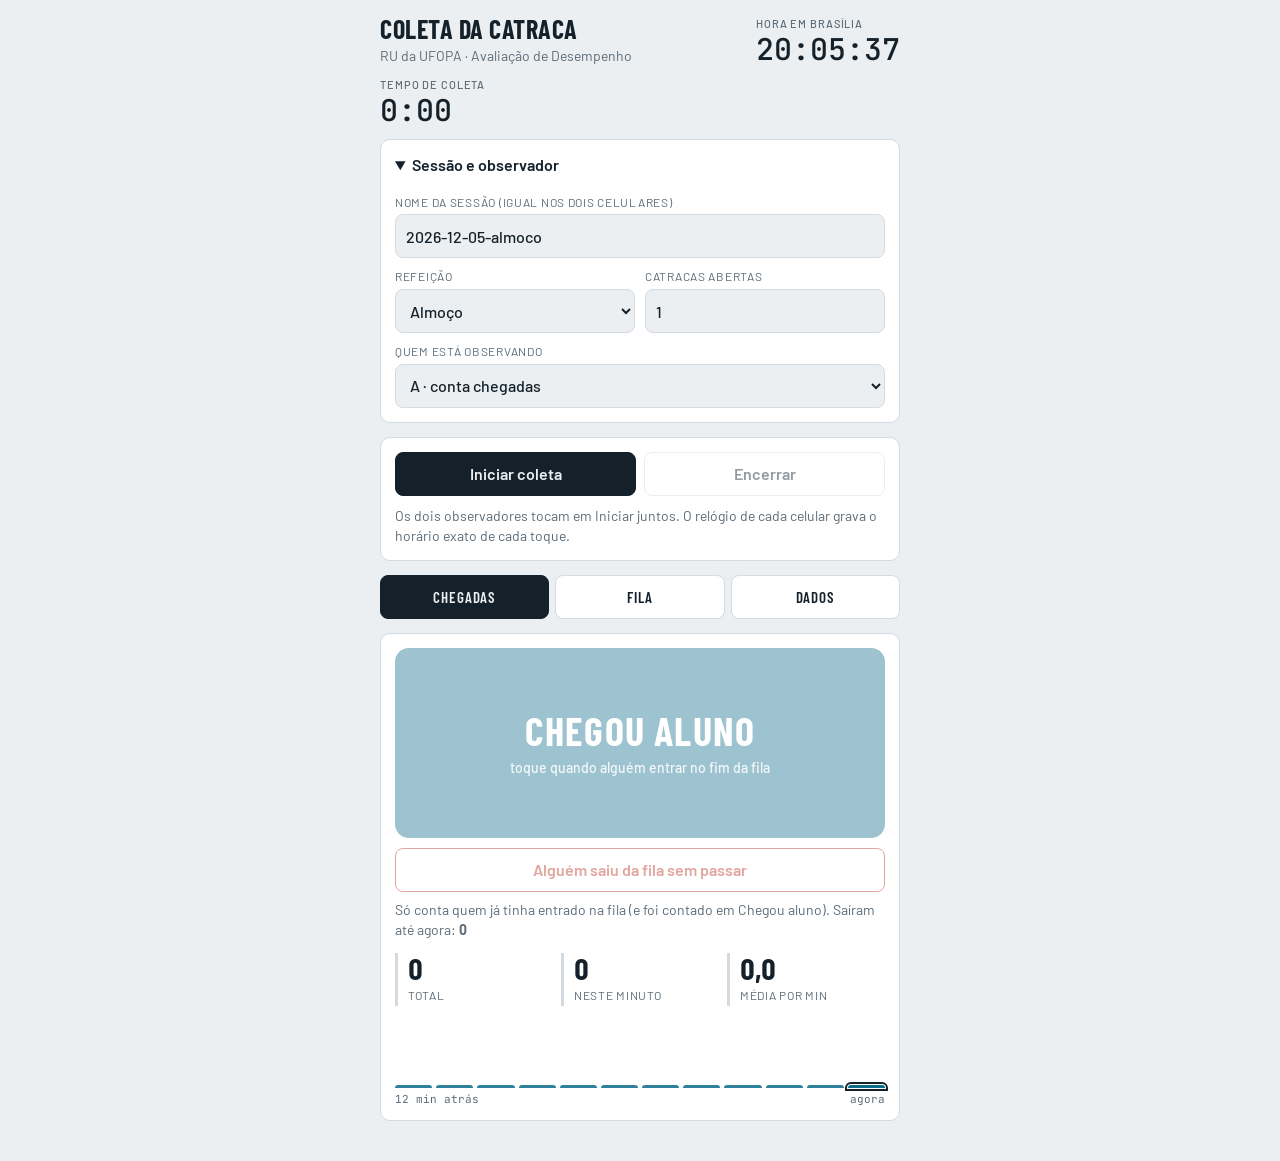
==== index.html @ a4757089 "Versiona projeto inicial Co-authored-by: Copilot <223556219+Copilot@users.noreply.github.com>" ====
<!doctype html>
<html lang="pt-BR">
<head>
<meta charset="utf-8">
<meta name="viewport" content="width=device-width, initial-scale=1, viewport-fit=cover">
<title>Coleta da Catraca</title>
<meta name="claude:viewport-fit-sides" content="cover">
<link rel="stylesheet" href="https://fonts.googleapis.com/css2?family=Barlow:wght@400;500;600&family=Barlow+Condensed:wght@600;700&family=JetBrains+Mono:wght@400;500&display=swap">
<style>
/* Layout: coluna única de celular; cabeçalho com relógio da coleta, três abas (Chegadas, Fila, Dados). */
:root {
  --bg: #eceff1;
  --surface: #ffffff;
  --ink: #14212b;
  --muted: #5c6b77;
  --line: #d3dae0;
  --arrive: #0a6a8a;
  --arrive-soft: #d8edf4;
  --serve: #b8500a;
  --serve-soft: #f8e3d3;
  --alert: #c0392b;
  --font-display: "Barlow Condensed", "Arial Narrow", sans-serif;
  --font-body: "Barlow", system-ui, sans-serif;
  --font-mono: "JetBrains Mono", ui-monospace, monospace;
}
@media (prefers-color-scheme: dark) {
  :root:not([data-theme="light"]) {
    --bg: #0f161c; --surface: #17212a; --ink: #e8eef2; --muted: #93a3af; --line: #2a3945;
    --arrive: #4cb8d9; --arrive-soft: #12343f; --serve: #f0985a; --serve-soft: #3b2616; --alert: #ff7a6b;
    color-scheme: dark;
  }
}
:root[data-theme="dark"] {
  --bg: #0f161c; --surface: #17212a; --ink: #e8eef2; --muted: #93a3af; --line: #2a3945;
  --arrive: #4cb8d9; --arrive-soft: #12343f; --serve: #f0985a; --serve-soft: #3b2616; --alert: #ff7a6b;
  color-scheme: dark;
}
* { box-sizing: border-box; }
body {
  background: var(--bg); color: var(--ink); font-family: var(--font-body); font-size: 16px; line-height: 1.4;
  padding-block: 16px 40px;
  padding-left: max(16px, env(safe-area-inset-left, 0px));
  padding-right: max(16px, env(safe-area-inset-right, 0px));
}
.wrap { max-width: 520px; margin: 0 auto; display: flex; flex-direction: column; gap: 14px; }
h1 { font: 700 26px/1 var(--font-display); letter-spacing: .02em; text-transform: uppercase; margin: 0; }
.sub { color: var(--muted); font-size: 14px; margin: 4px 0 0; }
.panel { background: var(--surface); border: 1px solid var(--line); border-radius: 10px; padding: 14px; }
.top { display: flex; gap: 12px; align-items: center; justify-content: space-between; flex-wrap: wrap; }
.clock { font: 500 30px/1 var(--font-mono); font-variant-numeric: tabular-nums; }
.clock small { display: block; font: 500 11px var(--font-body); letter-spacing: .08em; text-transform: uppercase; color: var(--muted); margin-bottom: 4px; }
button { font: inherit; color: inherit; cursor: pointer; }
button:focus-visible, input:focus-visible, select:focus-visible, summary:focus-visible { outline: 3px solid var(--arrive); outline-offset: 2px; }
.btn { border: 1px solid var(--line); background: var(--surface); border-radius: 8px; padding: 10px 14px; font-weight: 600; min-height: 44px; }
.btn.primary { background: var(--ink); color: var(--bg); border-color: var(--ink); }
.btn.danger { color: var(--alert); border-color: var(--alert); }
.btn:disabled { opacity: .45; cursor: not-allowed; }
.tabs { display: grid; grid-template-columns: repeat(3, 1fr); gap: 6px; }
.tab { border: 1px solid var(--line); background: var(--surface); border-radius: 8px; padding: 10px 6px; font: 600 15px var(--font-display); letter-spacing: .06em; text-transform: uppercase; min-height: 44px; }
.tab[aria-selected="true"] { background: var(--ink); color: var(--bg); border-color: var(--ink); }
details summary { cursor: pointer; font-weight: 600; min-height: 28px; }
.fields { display: grid; grid-template-columns: 1fr 1fr; gap: 10px; margin-top: 12px; }
.fields label { display: flex; flex-direction: column; gap: 4px; font-size: 12px; text-transform: uppercase; letter-spacing: .06em; color: var(--muted); min-width: 0; }
.fields .wide { grid-column: 1 / -1; }
input, select { font: 500 16px var(--font-body); color: var(--ink); background: var(--bg); border: 1px solid var(--line); border-radius: 8px; padding: 9px 10px; min-height: 44px; width: 100%; min-width: 0; }
.big { width: 100%; border: 0; border-radius: 14px; min-height: 190px; font: 700 40px/1.05 var(--font-display); text-transform: uppercase; letter-spacing: .03em; color: #fff; display: flex; flex-direction: column; align-items: center; justify-content: center; gap: 8px; touch-action: manipulation; user-select: none; }
.big span { font: 500 14px var(--font-body); text-transform: none; letter-spacing: 0; opacity: .9; }
.big.arrive { background: var(--arrive); }
.big.serve { background: var(--serve); }
.big:active { transform: scale(.985); }
.big:disabled { opacity: .4; }
.stats { display: grid; grid-template-columns: repeat(3, 1fr); gap: 8px; }
.stat { border-left: 3px solid var(--line); padding-left: 10px; }
.stat b { display: block; font: 700 30px/1 var(--font-display); font-variant-numeric: tabular-nums; }
.stat i { font-style: normal; font-size: 12px; color: var(--muted); text-transform: uppercase; letter-spacing: .06em; }
.bars { display: flex; align-items: flex-end; gap: 4px; height: 70px; margin-top: 12px; }
.bar { flex: 1; min-width: 0; background: var(--arrive); border-radius: 3px 3px 0 0; position: relative; min-height: 3px; opacity: .85; }
.bar.now { opacity: 1; outline: 2px solid var(--ink); outline-offset: 1px; }
.axis { display: flex; justify-content: space-between; font: 11px var(--font-mono); color: var(--muted); margin-top: 4px; }
.hint { color: var(--muted); font-size: 14px; margin: 0; }
.due { border-color: var(--alert); box-shadow: 0 0 0 2px var(--alert) inset; }
.due .dueTxt { color: var(--alert); font-weight: 600; }
@media (prefers-reduced-motion: no-preference) { .due { animation: pulse 1s ease-in-out infinite; } }
@keyframes pulse { 50% { box-shadow: 0 0 0 4px var(--alert) inset; } }
.stepper { display: grid; grid-template-columns: 76px 1fr 76px; gap: 10px; align-items: center; margin: 12px 0; }
.stepper button { min-height: 76px; border-radius: 12px; border: 1px solid var(--line); background: var(--bg); font: 700 40px var(--font-display); touch-action: manipulation; }
.nval { text-align: center; font: 700 76px/1 var(--font-display); font-variant-numeric: tabular-nums; }
.nval small { display: block; font: 500 12px var(--font-body); letter-spacing: .06em; text-transform: uppercase; color: var(--muted); }
.sw { font: 500 44px/1 var(--font-mono); font-variant-numeric: tabular-nums; text-align: center; margin: 6px 0 12px; }
.row { display: flex; gap: 8px; flex-wrap: wrap; }
.row > * { flex: 1 1 140px; }
.log { font: 13px/1.6 var(--font-mono); margin: 0; padding: 0; list-style: none; }
.log li { display: flex; justify-content: space-between; gap: 8px; border-bottom: 1px dashed var(--line); padding: 2px 0; }
.tag-desistencia { color: var(--alert); }
.tag-chegada { color: var(--arrive); } .tag-fila, .tag-atendimento { color: var(--serve); }
textarea { width: 100%; min-height: 150px; font: 12px/1.5 var(--font-mono); color: var(--ink); background: var(--bg); border: 1px solid var(--line); border-radius: 8px; padding: 10px; resize: vertical; }
h2 { font: 700 18px/1 var(--font-display); text-transform: uppercase; letter-spacing: .05em; margin: 0 0 10px; }
.toast { position: fixed; left: 50%; transform: translateX(-50%); bottom: calc(16px + env(safe-area-inset-bottom, 0px)); background: var(--ink); color: var(--bg); padding: 10px 16px; border-radius: 8px; font-weight: 600; z-index: 20; }
[hidden] { display: none !important; }
body { margin: 0; }
</style>
</head>
<body>

<main class="wrap">
  <header class="top">
    <div>
      <h1>Coleta da catraca</h1>
      <p class="sub">RU da UFOPA · Avaliação de Desempenho</p>
    </div>
    <div class="clock" aria-live="off"><small>hora em Brasília</small><span id="tod">--:--:--</span></div>
    <div class="clock" aria-live="off"><small>tempo de coleta</small><span id="clock">0:00</span></div>
  </header>

  <details class="panel" id="setup" open>
    <summary>Sessão e observador</summary>
    <div class="fields">
      <label class="wide">Nome da sessão (igual nos dois celulares)
        <input id="f-sessao" type="text" autocomplete="off">
      </label>
      <label>Refeição
        <select id="f-refeicao"><option value="almoco">Almoço</option><option value="jantar">Jantar</option></select>
      </label>
      <label>Catracas abertas
        <input id="f-catracas" type="number" min="1" max="4" inputmode="numeric">
      </label>
      <label class="wide">Quem está observando
        <select id="f-obs">
          <option value="A">A · conta chegadas</option>
          <option value="B">B · fila e atendimento</option>
        </select>
      </label>
    </div>
  </details>

  <section class="panel">
    <div class="row">
      <button class="btn primary" id="btn-start">Iniciar coleta</button>
      <button class="btn" id="btn-stop" disabled>Encerrar</button>
    </div>
    <p class="hint" style="margin-top:10px">Os dois observadores tocam em Iniciar juntos. O relógio de cada celular grava o horário exato de cada toque.</p>
  </section>

  <nav class="tabs" role="tablist" aria-label="Telas">
    <button class="tab" role="tab" id="t-chegadas" aria-selected="true" data-tab="chegadas">Chegadas</button>
    <button class="tab" role="tab" id="t-fila" aria-selected="false" data-tab="fila">Fila</button>
    <button class="tab" role="tab" id="t-dados" aria-selected="false" data-tab="dados">Dados</button>
  </nav>

  <section id="p-chegadas" class="panel" role="tabpanel" aria-labelledby="t-chegadas">
    <button class="big arrive" id="btn-chegou" disabled>Chegou aluno<span>toque quando alguém entrar no fim da fila</span></button>
    <button class="btn danger" id="btn-saiu" disabled style="width:100%;margin-top:10px">Alguém saiu da fila sem passar</button>
    <p class="hint" style="margin-top:8px">Só conta quem já tinha entrado na fila (e foi contado em Chegou aluno). Saíram até agora: <b id="s-saiu">0</b></p>
    <div class="stats" style="margin-top:14px">
      <div class="stat"><b id="s-total">0</b><i>total</i></div>
      <div class="stat"><b id="s-min">0</b><i>neste minuto</i></div>
      <div class="stat"><b id="s-media">0,0</b><i>média por min</i></div>
    </div>
    <div class="bars" id="bars" aria-label="Chegadas por minuto"></div>
    <div class="axis"><span>12 min atrás</span><span>agora</span></div>
  </section>

  <section id="p-fila" role="tabpanel" aria-labelledby="t-fila" hidden style="display:flex;flex-direction:column;gap:14px">
    <div class="panel" id="fila-card">
      <h2>Fila, minuto a minuto</h2>
      <p class="hint"><span class="dueTxt" id="due-txt">Inicie a coleta para começar a contar o tempo.</span></p>
      <div class="stepper">
        <button id="n-minus" aria-label="Menos um">−</button>
        <div class="nval"><span id="n-val">0</span><small>alunos na fila + catraca</small></div>
        <button id="n-plus" aria-label="Mais um">+</button>
      </div>
      <button class="btn primary" id="btn-fila" style="width:100%" disabled>Anotar fila</button>
    </div>
    <div class="panel">
      <h2>Atendimento na catraca</h2>
      <div class="sw" id="sw">0,00 s</div>
      <button class="big serve" id="btn-sw" style="min-height:120px;font-size:30px" disabled>Começou a passar<span>toque quando o aluno chegar na catraca</span></button>
      <p class="hint" style="margin-top:10px"><b id="s-atend">0</b> de 20 a 30 atendimentos cronometrados. <button class="btn" id="btn-sw-cancel" hidden style="min-height:32px;padding:4px 10px;margin-left:6px">Descartar</button></p>
    </div>
  </section>

  <section id="p-dados" role="tabpanel" aria-labelledby="t-dados" hidden style="display:flex;flex-direction:column;gap:14px">
    <div class="panel">
      <h2>Resumo deste celular</h2>
      <div class="stats">
        <div class="stat"><b id="d-ch">0</b><i>chegadas</i></div>
        <div class="stat"><b id="d-fi">0</b><i>filas</i></div>
        <div class="stat"><b id="d-at">0</b><i>atendimentos</i></div>
      </div>
    </div>
    <div class="panel">
      <h2>CSV para o script</h2>
      <p class="hint" style="margin-bottom:10px">Copie, cole num arquivo .csv e passe os dois arquivos (A e B) para o script de análise.</p>
      <textarea id="csv" readonly aria-label="Dados em CSV"></textarea>
      <div class="row" style="margin-top:10px">
        <button class="btn primary" id="btn-copy">Copiar CSV</button>
        <button class="btn" id="btn-undo">Desfazer último</button>
        <button class="btn danger" id="btn-clear">Apagar tudo</button>
      </div>
    </div>
    <div class="panel">
      <h2>Últimos registros</h2>
      <ul class="log" id="log"></ul>
    </div>
  </section>
</main>
<div class="toast" id="toast" hidden></div>

<script>
(function () {
  var $ = function (id) { return document.getElementById(id); };
  var KEY = 'catraca-ru-coleta-v1';
  var pad = function (n) { return String(n).padStart(2, '0'); };
  /* Horário sempre no fuso de Brasília (America/Sao_Paulo, UTC-03:00), mesmo que o celular esteja em outro fuso. */
  var dtf = null;
  try { dtf = new Intl.DateTimeFormat('en-GB', { timeZone: 'America/Sao_Paulo', hourCycle: 'h23', year: 'numeric', month: '2-digit', day: '2-digit', hour: '2-digit', minute: '2-digit', second: '2-digit' }); } catch (e) {}
  function parts(t) {
    var d = new Date(t), o = {}, ms = String(d.getMilliseconds()).padStart(3, '0');
    if (dtf) {
      dtf.formatToParts(d).forEach(function (p) { o[p.type] = p.value; });
      return { y: o.year, mo: o.month, d: o.day, h: o.hour === '24' ? '00' : o.hour, mi: o.minute, s: o.second, ms: ms, off: '-03:00' };
    }
    return { y: d.getFullYear(), mo: pad(d.getMonth() + 1), d: pad(d.getDate()), h: pad(d.getHours()), mi: pad(d.getMinutes()), s: pad(d.getSeconds()), ms: ms, off: '' };
  }
  function today() { var p = parts(Date.now()); return p.y + '-' + p.mo + '-' + p.d; }
  var S = { meta: { sessao: today() + '-almoco', refeicao: 'almoco', catracas: 1, obs: 'A' }, events: [], inicio: null, fim: null, n: 0 };
  try { var raw = localStorage.getItem(KEY); if (raw) { var p = JSON.parse(raw); S = Object.assign(S, p); S.meta = Object.assign({ sessao: today() + '-almoco', refeicao: 'almoco', catracas: 1, obs: 'A' }, p.meta || {}); } } catch (e) {}
  function save() { try { localStorage.setItem(KEY, JSON.stringify(S)); } catch (e) {} }

  var audioCtx = null;
  function beep() {
    try {
      audioCtx = audioCtx || new (window.AudioContext || window.webkitAudioContext)();
      var o = audioCtx.createOscillator(), g = audioCtx.createGain();
      o.frequency.value = 880; g.gain.value = 0.15; o.connect(g); g.connect(audioCtx.destination);
      o.start(); o.stop(audioCtx.currentTime + 0.18);
    } catch (e) {}
    try { if (navigator.vibrate) navigator.vibrate(150); } catch (e) {}
  }
  var toastTimer;
  function toast(msg) { var t = $('toast'); t.textContent = msg; t.hidden = false; clearTimeout(toastTimer); toastTimer = setTimeout(function () { t.hidden = true; }, 1600); }

  function running() { return S.inicio && !S.fim; }
  function elapsedSec() { return S.inicio ? ((S.fim || Date.now()) - S.inicio) / 1000 : 0; }
  function fmt(sec) { sec = Math.floor(sec); return Math.floor(sec / 60) + ':' + pad(sec % 60); }
  function bin(t) { return Math.floor((t - S.inicio) / 60000); }
  function add(tipo, valor) {
    S.events.push({ tipo: tipo, t: Date.now(), valor: (valor === undefined ? '' : valor) });
    save(); render();
  }
  function count(tipo) { return S.events.filter(function (e) { return e.tipo === tipo; }).length; }

  /* Sessão */
  $('f-sessao').value = S.meta.sessao; $('f-refeicao').value = S.meta.refeicao; $('f-catracas').value = S.meta.catracas; $('f-obs').value = S.meta.obs;
  $('f-sessao').addEventListener('input', function (e) { S.meta.sessao = e.target.value.trim(); save(); renderCsv(); });
  $('f-refeicao').addEventListener('change', function (e) { S.meta.refeicao = e.target.value; S.meta.sessao = today() + '-' + e.target.value; $('f-sessao').value = S.meta.sessao; save(); renderCsv(); });
  $('f-catracas').addEventListener('input', function (e) { S.meta.catracas = Math.max(1, parseInt(e.target.value, 10) || 1); save(); renderCsv(); });
  $('f-obs').addEventListener('change', function (e) { S.meta.obs = e.target.value; save(); renderCsv(); showTab(S.meta.obs === 'A' ? 'chegadas' : 'fila'); });

  /* Início e fim */
  $('btn-start').addEventListener('click', function () {
    if (S.events.length && !confirmStart) { confirmStart = true; $('btn-start').textContent = 'Há dados: toque de novo para recomeçar'; setTimeout(function () { confirmStart = false; render(); }, 3000); return; }
    confirmStart = false; S.events = []; S.inicio = Date.now(); S.fim = null; S.n = 0; lastBin = 0;
    S.events.push({ tipo: 'inicio', t: S.inicio, valor: '' });
    $('setup').open = false; beep(); save(); render();
  });
  var confirmStart = false;
  $('btn-stop').addEventListener('click', function () { if (!running()) return; S.fim = Date.now(); S.events.push({ tipo: 'fim', t: S.fim, valor: '' }); save(); render(); toast('Coleta encerrada'); showTab('dados'); });

  /* Chegadas */
  $('btn-chegou').addEventListener('click', function () { if (!running()) return; add('chegada'); try { if (navigator.vibrate) navigator.vibrate(30); } catch (e) {} });

  $('btn-saiu').addEventListener('click', function () { if (!running()) return; add('desistencia'); toast('Saída da fila anotada'); });

  /* Fila */
  $('n-minus').addEventListener('click', function () { S.n = Math.max(0, S.n - 1); save(); renderN(); });
  $('n-plus').addEventListener('click', function () { S.n += 1; save(); renderN(); });
  $('btn-fila').addEventListener('click', function () { if (!running()) return; add('fila', S.n); toast('Fila anotada: ' + S.n); });
  function renderN() { $('n-val').textContent = S.n; $('btn-fila').textContent = 'Anotar fila (' + S.n + ')'; }

  /* Cronômetro de atendimento */
  var sw = { on: false, t0: 0 };
  $('btn-sw').addEventListener('click', function () {
    if (!running()) return;
    if (!sw.on) { sw.on = true; sw.t0 = performance.now(); }
    else { var d = (performance.now() - sw.t0) / 1000; sw.on = false; add('atendimento', d.toFixed(2)); toast('Atendimento: ' + d.toFixed(1).replace('.', ',') + ' s'); }
    renderSw();
  });
  $('btn-sw-cancel').addEventListener('click', function () { sw.on = false; renderSw(); });
  function renderSw() {
    var b = $('btn-sw');
    b.firstChild.nodeValue = sw.on ? 'Passou' : 'Começou a passar';
    b.querySelector('span').textContent = sw.on ? 'toque quando o aluno passar pela catraca' : 'toque quando o aluno chegar na catraca';
    $('btn-sw-cancel').hidden = !sw.on;
    if (!sw.on) $('sw').textContent = '0,00 s';
  }

  /* Dados */
  function csvText() {
    var m = S.meta, lines = ['sessao,data,refeicao,catracas,observador,tipo,instante_iso,t_seg,valor'];
    S.events.forEach(function (e) {
      var q = parts(e.t);
      var iso = q.y + '-' + q.mo + '-' + q.d + 'T' + q.h + ':' + q.mi + ':' + q.s + '.' + q.ms + q.off;
      var ts = S.inicio ? ((e.t - S.inicio) / 1000).toFixed(1) : '';
      lines.push([m.sessao.replace(/,/g, ' '), today(), m.refeicao, m.catracas, m.obs, e.tipo, iso, ts, e.valor].join(','));
    });
    return lines.join('\n');
  }
  function renderCsv() { $('csv').value = csvText(); }
  $('btn-copy').addEventListener('click', function () {
    var ta = $('csv'); ta.focus(); ta.select();
    var done = function () { toast('CSV copiado'); };
    if (navigator.clipboard && navigator.clipboard.writeText) navigator.clipboard.writeText(ta.value).then(done, function () { try { document.execCommand('copy'); done(); } catch (e) { toast('Selecionado: copie manualmente'); } });
    else { try { document.execCommand('copy'); done(); } catch (e) { toast('Selecionado: copie manualmente'); } }
  });
  $('btn-undo').addEventListener('click', function () {
    var e = S.events.pop(); if (!e) return;
    if (e.tipo === 'inicio') { S.inicio = null; S.fim = null; }
    if (e.tipo === 'fim') { S.fim = null; }
    save(); render(); toast('Removido: ' + e.tipo);
  });
  var clearArmed = false;
  $('btn-clear').addEventListener('click', function () {
    if (!clearArmed) { clearArmed = true; $('btn-clear').textContent = 'Toque de novo para apagar'; setTimeout(function () { clearArmed = false; $('btn-clear').textContent = 'Apagar tudo'; }, 3000); return; }
    clearArmed = false; S.events = []; S.inicio = null; S.fim = null; S.n = 0; sw.on = false; save(); render(); renderSw(); $('btn-clear').textContent = 'Apagar tudo'; toast('Dados apagados');
  });

  /* Abas */
  function showTab(name) {
    ['chegadas', 'fila', 'dados'].forEach(function (k) {
      var sel = k === name; $('t-' + k).setAttribute('aria-selected', sel);
      var p = $('p-' + k); p.hidden = !sel;
    });
  }
  document.querySelectorAll('.tab').forEach(function (b) { b.addEventListener('click', function () { showTab(b.dataset.tab); }); });

  /* Renderização */
  function render() {
    var on = running();
    $('btn-start').textContent = on ? 'Coleta em andamento' : (S.inicio ? 'Nova coleta' : 'Iniciar coleta');
    $('btn-start').disabled = on;
    $('btn-stop').disabled = !on;
    ['btn-chegou', 'btn-saiu', 'btn-fila', 'btn-sw'].forEach(function (id) { $(id).disabled = !on; });
    var total = count('chegada');
    $('s-saiu').textContent = count('desistencia');
    $('s-total').textContent = total; $('d-ch').textContent = total; $('d-fi').textContent = count('fila');
    var at = count('atendimento'); $('s-atend').textContent = at; $('d-at').textContent = at;
    var nbins = 12, counts = new Array(nbins).fill(0), cur = S.inicio ? bin(S.fim || Date.now()) : 0;
    if (S.inicio) S.events.forEach(function (e) { if (e.tipo === 'chegada') { var i = nbins - 1 - (cur - bin(e.t)); if (i >= 0 && i < nbins) counts[i]++; } });
    var mx = Math.max.apply(null, counts.concat([4])), html = '';
    counts.forEach(function (c, i) { html += '<div class="bar' + (i === nbins - 1 ? ' now' : '') + '" style="height:' + Math.max(4, (c / mx) * 100) + '%" title="' + c + '"></div>'; });
    $('bars').innerHTML = html;
    $('s-min').textContent = counts[nbins - 1];
    var mins = elapsedSec() / 60; $('s-media').textContent = (mins >= 1 ? (total / mins) : total).toFixed(1).replace('.', ',');
    renderN(); renderCsv();
    var ul = $('log'); ul.innerHTML = '';
    S.events.slice(-8).reverse().forEach(function (e) {
      var li = document.createElement('li'), q = parts(e.t);
      var a = document.createElement('span'); a.className = 'tag-' + e.tipo; a.textContent = e.tipo + (e.valor !== '' ? ' · ' + e.valor : '');
      var b = document.createElement('span'); b.textContent = q.h + ':' + q.mi + ':' + q.s;
      li.appendChild(a); li.appendChild(b); ul.appendChild(li);
    });
    tick();
  }

  var lastBin = 0;
  function tick() {
    $('clock').textContent = fmt(elapsedSec());
    var now = parts(Date.now()); $('tod').textContent = now.h + ':' + now.mi + ':' + now.s;
    if (sw.on) $('sw').textContent = ((performance.now() - sw.t0) / 1000).toFixed(2).replace('.', ',') + ' s';
    var card = $('fila-card'), txt = $('due-txt');
    if (!running()) { card.classList.remove('due'); txt.textContent = S.inicio ? 'Coleta encerrada.' : 'Inicie a coleta para começar a contar o tempo.'; return; }
    var b = bin(Date.now());
    var done = S.events.some(function (e) { return e.tipo === 'fila' && bin(e.t) === b; });
    if (b !== lastBin) { lastBin = b; if (S.meta.obs === 'B' && !done) beep(); }
    card.classList.toggle('due', !done);
    var left = 60 - (elapsedSec() % 60);
    txt.textContent = done ? 'Anotado no minuto ' + b + '. Próximo em ' + fmt(left) + '.' : 'Minuto ' + b + ': anote a fila agora.';
  }
  setInterval(tick, 250);
  showTab(S.meta.obs === 'A' ? 'chegadas' : 'fila');
  render(); renderSw();
  if (S.inicio) $('setup').open = false;
})();
</script>
</body>
</html>
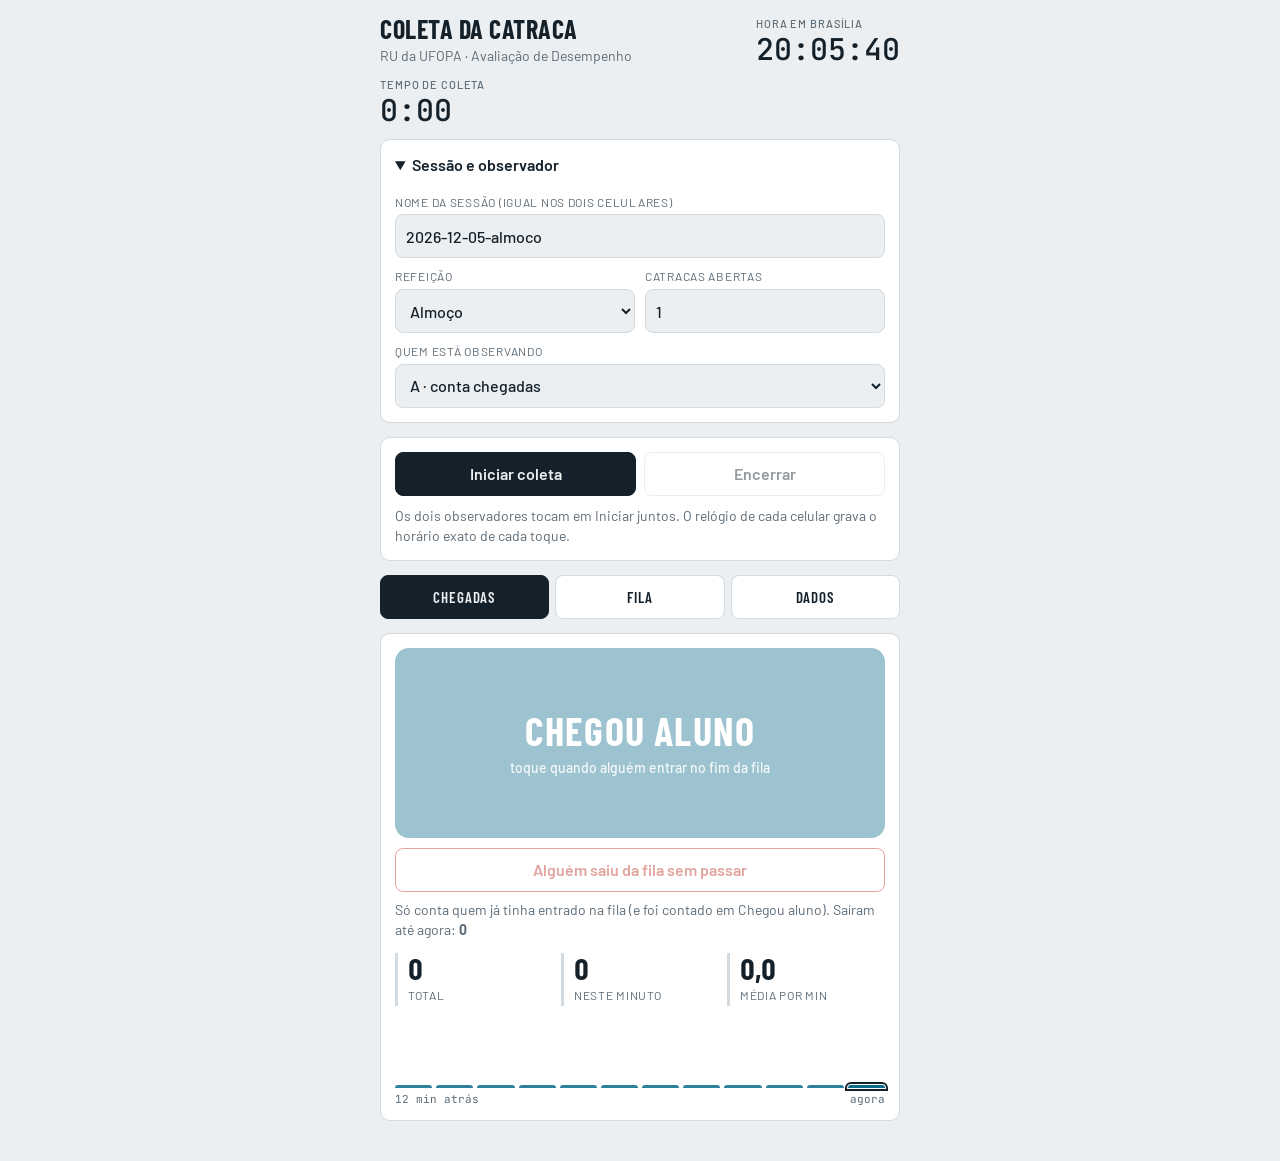
==== commit eb43e15f: "Separa estilos e lógica da página Co-authored-by: Copilot <223556219+Copilot@users.noreply.github.co" ====
--- a/index.html
+++ b/index.html
@@ -6,99 +6,7 @@
 <title>Coleta da Catraca</title>
 <meta name="claude:viewport-fit-sides" content="cover">
 <link rel="stylesheet" href="https://fonts.googleapis.com/css2?family=Barlow:wght@400;500;600&family=Barlow+Condensed:wght@600;700&family=JetBrains+Mono:wght@400;500&display=swap">
-<style>
-/* Layout: coluna única de celular; cabeçalho com relógio da coleta, três abas (Chegadas, Fila, Dados). */
-:root {
-  --bg: #eceff1;
-  --surface: #ffffff;
-  --ink: #14212b;
-  --muted: #5c6b77;
-  --line: #d3dae0;
-  --arrive: #0a6a8a;
-  --arrive-soft: #d8edf4;
-  --serve: #b8500a;
-  --serve-soft: #f8e3d3;
-  --alert: #c0392b;
-  --font-display: "Barlow Condensed", "Arial Narrow", sans-serif;
-  --font-body: "Barlow", system-ui, sans-serif;
-  --font-mono: "JetBrains Mono", ui-monospace, monospace;
-}
-@media (prefers-color-scheme: dark) {
-  :root:not([data-theme="light"]) {
-    --bg: #0f161c; --surface: #17212a; --ink: #e8eef2; --muted: #93a3af; --line: #2a3945;
-    --arrive: #4cb8d9; --arrive-soft: #12343f; --serve: #f0985a; --serve-soft: #3b2616; --alert: #ff7a6b;
-    color-scheme: dark;
-  }
-}
-:root[data-theme="dark"] {
-  --bg: #0f161c; --surface: #17212a; --ink: #e8eef2; --muted: #93a3af; --line: #2a3945;
-  --arrive: #4cb8d9; --arrive-soft: #12343f; --serve: #f0985a; --serve-soft: #3b2616; --alert: #ff7a6b;
-  color-scheme: dark;
-}
-* { box-sizing: border-box; }
-body {
-  background: var(--bg); color: var(--ink); font-family: var(--font-body); font-size: 16px; line-height: 1.4;
-  padding-block: 16px 40px;
-  padding-left: max(16px, env(safe-area-inset-left, 0px));
-  padding-right: max(16px, env(safe-area-inset-right, 0px));
-}
-.wrap { max-width: 520px; margin: 0 auto; display: flex; flex-direction: column; gap: 14px; }
-h1 { font: 700 26px/1 var(--font-display); letter-spacing: .02em; text-transform: uppercase; margin: 0; }
-.sub { color: var(--muted); font-size: 14px; margin: 4px 0 0; }
-.panel { background: var(--surface); border: 1px solid var(--line); border-radius: 10px; padding: 14px; }
-.top { display: flex; gap: 12px; align-items: center; justify-content: space-between; flex-wrap: wrap; }
-.clock { font: 500 30px/1 var(--font-mono); font-variant-numeric: tabular-nums; }
-.clock small { display: block; font: 500 11px var(--font-body); letter-spacing: .08em; text-transform: uppercase; color: var(--muted); margin-bottom: 4px; }
-button { font: inherit; color: inherit; cursor: pointer; }
-button:focus-visible, input:focus-visible, select:focus-visible, summary:focus-visible { outline: 3px solid var(--arrive); outline-offset: 2px; }
-.btn { border: 1px solid var(--line); background: var(--surface); border-radius: 8px; padding: 10px 14px; font-weight: 600; min-height: 44px; }
-.btn.primary { background: var(--ink); color: var(--bg); border-color: var(--ink); }
-.btn.danger { color: var(--alert); border-color: var(--alert); }
-.btn:disabled { opacity: .45; cursor: not-allowed; }
-.tabs { display: grid; grid-template-columns: repeat(3, 1fr); gap: 6px; }
-.tab { border: 1px solid var(--line); background: var(--surface); border-radius: 8px; padding: 10px 6px; font: 600 15px var(--font-display); letter-spacing: .06em; text-transform: uppercase; min-height: 44px; }
-.tab[aria-selected="true"] { background: var(--ink); color: var(--bg); border-color: var(--ink); }
-details summary { cursor: pointer; font-weight: 600; min-height: 28px; }
-.fields { display: grid; grid-template-columns: 1fr 1fr; gap: 10px; margin-top: 12px; }
-.fields label { display: flex; flex-direction: column; gap: 4px; font-size: 12px; text-transform: uppercase; letter-spacing: .06em; color: var(--muted); min-width: 0; }
-.fields .wide { grid-column: 1 / -1; }
-input, select { font: 500 16px var(--font-body); color: var(--ink); background: var(--bg); border: 1px solid var(--line); border-radius: 8px; padding: 9px 10px; min-height: 44px; width: 100%; min-width: 0; }
-.big { width: 100%; border: 0; border-radius: 14px; min-height: 190px; font: 700 40px/1.05 var(--font-display); text-transform: uppercase; letter-spacing: .03em; color: #fff; display: flex; flex-direction: column; align-items: center; justify-content: center; gap: 8px; touch-action: manipulation; user-select: none; }
-.big span { font: 500 14px var(--font-body); text-transform: none; letter-spacing: 0; opacity: .9; }
-.big.arrive { background: var(--arrive); }
-.big.serve { background: var(--serve); }
-.big:active { transform: scale(.985); }
-.big:disabled { opacity: .4; }
-.stats { display: grid; grid-template-columns: repeat(3, 1fr); gap: 8px; }
-.stat { border-left: 3px solid var(--line); padding-left: 10px; }
-.stat b { display: block; font: 700 30px/1 var(--font-display); font-variant-numeric: tabular-nums; }
-.stat i { font-style: normal; font-size: 12px; color: var(--muted); text-transform: uppercase; letter-spacing: .06em; }
-.bars { display: flex; align-items: flex-end; gap: 4px; height: 70px; margin-top: 12px; }
-.bar { flex: 1; min-width: 0; background: var(--arrive); border-radius: 3px 3px 0 0; position: relative; min-height: 3px; opacity: .85; }
-.bar.now { opacity: 1; outline: 2px solid var(--ink); outline-offset: 1px; }
-.axis { display: flex; justify-content: space-between; font: 11px var(--font-mono); color: var(--muted); margin-top: 4px; }
-.hint { color: var(--muted); font-size: 14px; margin: 0; }
-.due { border-color: var(--alert); box-shadow: 0 0 0 2px var(--alert) inset; }
-.due .dueTxt { color: var(--alert); font-weight: 600; }
-@media (prefers-reduced-motion: no-preference) { .due { animation: pulse 1s ease-in-out infinite; } }
-@keyframes pulse { 50% { box-shadow: 0 0 0 4px var(--alert) inset; } }
-.stepper { display: grid; grid-template-columns: 76px 1fr 76px; gap: 10px; align-items: center; margin: 12px 0; }
-.stepper button { min-height: 76px; border-radius: 12px; border: 1px solid var(--line); background: var(--bg); font: 700 40px var(--font-display); touch-action: manipulation; }
-.nval { text-align: center; font: 700 76px/1 var(--font-display); font-variant-numeric: tabular-nums; }
-.nval small { display: block; font: 500 12px var(--font-body); letter-spacing: .06em; text-transform: uppercase; color: var(--muted); }
-.sw { font: 500 44px/1 var(--font-mono); font-variant-numeric: tabular-nums; text-align: center; margin: 6px 0 12px; }
-.row { display: flex; gap: 8px; flex-wrap: wrap; }
-.row > * { flex: 1 1 140px; }
-.log { font: 13px/1.6 var(--font-mono); margin: 0; padding: 0; list-style: none; }
-.log li { display: flex; justify-content: space-between; gap: 8px; border-bottom: 1px dashed var(--line); padding: 2px 0; }
-.tag-desistencia { color: var(--alert); }
-.tag-chegada { color: var(--arrive); } .tag-fila, .tag-atendimento { color: var(--serve); }
-textarea { width: 100%; min-height: 150px; font: 12px/1.5 var(--font-mono); color: var(--ink); background: var(--bg); border: 1px solid var(--line); border-radius: 8px; padding: 10px; resize: vertical; }
-h2 { font: 700 18px/1 var(--font-display); text-transform: uppercase; letter-spacing: .05em; margin: 0 0 10px; }
-.toast { position: fixed; left: 50%; transform: translateX(-50%); bottom: calc(16px + env(safe-area-inset-bottom, 0px)); background: var(--ink); color: var(--bg); padding: 10px 16px; border-radius: 8px; font-weight: 600; z-index: 20; }
-[hidden] { display: none !important; }
-body { margin: 0; }
-</style>
+<link rel="stylesheet" href="style.css">
 </head>
 <body>
 
@@ -138,7 +46,7 @@
       <button class="btn primary" id="btn-start">Iniciar coleta</button>
       <button class="btn" id="btn-stop" disabled>Encerrar</button>
     </div>
-    <p class="hint" style="margin-top:10px">Os dois observadores tocam em Iniciar juntos. O relógio de cada celular grava o horário exato de cada toque.</p>
+    <p class="hint mt-10">Os dois observadores tocam em Iniciar juntos. O relógio de cada celular grava o horário exato de cada toque.</p>
   </section>
 
   <nav class="tabs" role="tablist" aria-label="Telas">
@@ -149,9 +57,9 @@
 
   <section id="p-chegadas" class="panel" role="tabpanel" aria-labelledby="t-chegadas">
     <button class="big arrive" id="btn-chegou" disabled>Chegou aluno<span>toque quando alguém entrar no fim da fila</span></button>
-    <button class="btn danger" id="btn-saiu" disabled style="width:100%;margin-top:10px">Alguém saiu da fila sem passar</button>
-    <p class="hint" style="margin-top:8px">Só conta quem já tinha entrado na fila (e foi contado em Chegou aluno). Saíram até agora: <b id="s-saiu">0</b></p>
-    <div class="stats" style="margin-top:14px">
+    <button class="btn danger full-width mt-10" id="btn-saiu" disabled>Alguém saiu da fila sem passar</button>
+    <p class="hint mt-8">Só conta quem já tinha entrado na fila (e foi contado em Chegou aluno). Saíram até agora: <b id="s-saiu">0</b></p>
+    <div class="stats mt-14">
       <div class="stat"><b id="s-total">0</b><i>total</i></div>
       <div class="stat"><b id="s-min">0</b><i>neste minuto</i></div>
       <div class="stat"><b id="s-media">0,0</b><i>média por min</i></div>
@@ -160,7 +68,7 @@
     <div class="axis"><span>12 min atrás</span><span>agora</span></div>
   </section>
 
-  <section id="p-fila" role="tabpanel" aria-labelledby="t-fila" hidden style="display:flex;flex-direction:column;gap:14px">
+  <section id="p-fila" role="tabpanel" aria-labelledby="t-fila" class="tab-panel" hidden>
     <div class="panel" id="fila-card">
       <h2>Fila, minuto a minuto</h2>
       <p class="hint"><span class="dueTxt" id="due-txt">Inicie a coleta para começar a contar o tempo.</span></p>
@@ -169,17 +77,17 @@
         <div class="nval"><span id="n-val">0</span><small>alunos na fila + catraca</small></div>
         <button id="n-plus" aria-label="Mais um">+</button>
       </div>
-      <button class="btn primary" id="btn-fila" style="width:100%" disabled>Anotar fila</button>
+      <button class="btn primary full-width" id="btn-fila" disabled>Anotar fila</button>
     </div>
     <div class="panel">
       <h2>Atendimento na catraca</h2>
       <div class="sw" id="sw">0,00 s</div>
-      <button class="big serve" id="btn-sw" style="min-height:120px;font-size:30px" disabled>Começou a passar<span>toque quando o aluno chegar na catraca</span></button>
-      <p class="hint" style="margin-top:10px"><b id="s-atend">0</b> de 20 a 30 atendimentos cronometrados. <button class="btn" id="btn-sw-cancel" hidden style="min-height:32px;padding:4px 10px;margin-left:6px">Descartar</button></p>
+      <button class="big serve serve-small" id="btn-sw" disabled>Começou a passar<span>toque quando o aluno chegar na catraca</span></button>
+      <p class="hint mt-10"><b id="s-atend">0</b> de 20 a 30 atendimentos cronometrados. <button class="btn cancel-button" id="btn-sw-cancel" hidden>Descartar</button></p>
     </div>
   </section>
 
-  <section id="p-dados" role="tabpanel" aria-labelledby="t-dados" hidden style="display:flex;flex-direction:column;gap:14px">
+  <section id="p-dados" role="tabpanel" aria-labelledby="t-dados" class="tab-panel" hidden>
     <div class="panel">
       <h2>Resumo deste celular</h2>
       <div class="stats">
@@ -190,9 +98,9 @@
     </div>
     <div class="panel">
       <h2>CSV para o script</h2>
-      <p class="hint" style="margin-bottom:10px">Copie, cole num arquivo .csv e passe os dois arquivos (A e B) para o script de análise.</p>
+      <p class="hint mb-10">Copie, cole num arquivo .csv e passe os dois arquivos (A e B) para o script de análise.</p>
       <textarea id="csv" readonly aria-label="Dados em CSV"></textarea>
-      <div class="row" style="margin-top:10px">
+      <div class="row mt-10">
         <button class="btn primary" id="btn-copy">Copiar CSV</button>
         <button class="btn" id="btn-undo">Desfazer último</button>
         <button class="btn danger" id="btn-clear">Apagar tudo</button>
@@ -206,182 +114,6 @@
 </main>
 <div class="toast" id="toast" hidden></div>
 
-<script>
-(function () {
-  var $ = function (id) { return document.getElementById(id); };
-  var KEY = 'catraca-ru-coleta-v1';
-  var pad = function (n) { return String(n).padStart(2, '0'); };
-  /* Horário sempre no fuso de Brasília (America/Sao_Paulo, UTC-03:00), mesmo que o celular esteja em outro fuso. */
-  var dtf = null;
-  try { dtf = new Intl.DateTimeFormat('en-GB', { timeZone: 'America/Sao_Paulo', hourCycle: 'h23', year: 'numeric', month: '2-digit', day: '2-digit', hour: '2-digit', minute: '2-digit', second: '2-digit' }); } catch (e) {}
-  function parts(t) {
-    var d = new Date(t), o = {}, ms = String(d.getMilliseconds()).padStart(3, '0');
-    if (dtf) {
-      dtf.formatToParts(d).forEach(function (p) { o[p.type] = p.value; });
-      return { y: o.year, mo: o.month, d: o.day, h: o.hour === '24' ? '00' : o.hour, mi: o.minute, s: o.second, ms: ms, off: '-03:00' };
-    }
-    return { y: d.getFullYear(), mo: pad(d.getMonth() + 1), d: pad(d.getDate()), h: pad(d.getHours()), mi: pad(d.getMinutes()), s: pad(d.getSeconds()), ms: ms, off: '' };
-  }
-  function today() { var p = parts(Date.now()); return p.y + '-' + p.mo + '-' + p.d; }
-  var S = { meta: { sessao: today() + '-almoco', refeicao: 'almoco', catracas: 1, obs: 'A' }, events: [], inicio: null, fim: null, n: 0 };
-  try { var raw = localStorage.getItem(KEY); if (raw) { var p = JSON.parse(raw); S = Object.assign(S, p); S.meta = Object.assign({ sessao: today() + '-almoco', refeicao: 'almoco', catracas: 1, obs: 'A' }, p.meta || {}); } } catch (e) {}
-  function save() { try { localStorage.setItem(KEY, JSON.stringify(S)); } catch (e) {} }
-
-  var audioCtx = null;
-  function beep() {
-    try {
-      audioCtx = audioCtx || new (window.AudioContext || window.webkitAudioContext)();
-      var o = audioCtx.createOscillator(), g = audioCtx.createGain();
-      o.frequency.value = 880; g.gain.value = 0.15; o.connect(g); g.connect(audioCtx.destination);
-      o.start(); o.stop(audioCtx.currentTime + 0.18);
-    } catch (e) {}
-    try { if (navigator.vibrate) navigator.vibrate(150); } catch (e) {}
-  }
-  var toastTimer;
-  function toast(msg) { var t = $('toast'); t.textContent = msg; t.hidden = false; clearTimeout(toastTimer); toastTimer = setTimeout(function () { t.hidden = true; }, 1600); }
-
-  function running() { return S.inicio && !S.fim; }
-  function elapsedSec() { return S.inicio ? ((S.fim || Date.now()) - S.inicio) / 1000 : 0; }
-  function fmt(sec) { sec = Math.floor(sec); return Math.floor(sec / 60) + ':' + pad(sec % 60); }
-  function bin(t) { return Math.floor((t - S.inicio) / 60000); }
-  function add(tipo, valor) {
-    S.events.push({ tipo: tipo, t: Date.now(), valor: (valor === undefined ? '' : valor) });
-    save(); render();
-  }
-  function count(tipo) { return S.events.filter(function (e) { return e.tipo === tipo; }).length; }
-
-  /* Sessão */
-  $('f-sessao').value = S.meta.sessao; $('f-refeicao').value = S.meta.refeicao; $('f-catracas').value = S.meta.catracas; $('f-obs').value = S.meta.obs;
-  $('f-sessao').addEventListener('input', function (e) { S.meta.sessao = e.target.value.trim(); save(); renderCsv(); });
-  $('f-refeicao').addEventListener('change', function (e) { S.meta.refeicao = e.target.value; S.meta.sessao = today() + '-' + e.target.value; $('f-sessao').value = S.meta.sessao; save(); renderCsv(); });
-  $('f-catracas').addEventListener('input', function (e) { S.meta.catracas = Math.max(1, parseInt(e.target.value, 10) || 1); save(); renderCsv(); });
-  $('f-obs').addEventListener('change', function (e) { S.meta.obs = e.target.value; save(); renderCsv(); showTab(S.meta.obs === 'A' ? 'chegadas' : 'fila'); });
-
-  /* Início e fim */
-  $('btn-start').addEventListener('click', function () {
-    if (S.events.length && !confirmStart) { confirmStart = true; $('btn-start').textContent = 'Há dados: toque de novo para recomeçar'; setTimeout(function () { confirmStart = false; render(); }, 3000); return; }
-    confirmStart = false; S.events = []; S.inicio = Date.now(); S.fim = null; S.n = 0; lastBin = 0;
-    S.events.push({ tipo: 'inicio', t: S.inicio, valor: '' });
-    $('setup').open = false; beep(); save(); render();
-  });
-  var confirmStart = false;
-  $('btn-stop').addEventListener('click', function () { if (!running()) return; S.fim = Date.now(); S.events.push({ tipo: 'fim', t: S.fim, valor: '' }); save(); render(); toast('Coleta encerrada'); showTab('dados'); });
-
-  /* Chegadas */
-  $('btn-chegou').addEventListener('click', function () { if (!running()) return; add('chegada'); try { if (navigator.vibrate) navigator.vibrate(30); } catch (e) {} });
-
-  $('btn-saiu').addEventListener('click', function () { if (!running()) return; add('desistencia'); toast('Saída da fila anotada'); });
-
-  /* Fila */
-  $('n-minus').addEventListener('click', function () { S.n = Math.max(0, S.n - 1); save(); renderN(); });
-  $('n-plus').addEventListener('click', function () { S.n += 1; save(); renderN(); });
-  $('btn-fila').addEventListener('click', function () { if (!running()) return; add('fila', S.n); toast('Fila anotada: ' + S.n); });
-  function renderN() { $('n-val').textContent = S.n; $('btn-fila').textContent = 'Anotar fila (' + S.n + ')'; }
-
-  /* Cronômetro de atendimento */
-  var sw = { on: false, t0: 0 };
-  $('btn-sw').addEventListener('click', function () {
-    if (!running()) return;
-    if (!sw.on) { sw.on = true; sw.t0 = performance.now(); }
-    else { var d = (performance.now() - sw.t0) / 1000; sw.on = false; add('atendimento', d.toFixed(2)); toast('Atendimento: ' + d.toFixed(1).replace('.', ',') + ' s'); }
-    renderSw();
-  });
-  $('btn-sw-cancel').addEventListener('click', function () { sw.on = false; renderSw(); });
-  function renderSw() {
-    var b = $('btn-sw');
-    b.firstChild.nodeValue = sw.on ? 'Passou' : 'Começou a passar';
-    b.querySelector('span').textContent = sw.on ? 'toque quando o aluno passar pela catraca' : 'toque quando o aluno chegar na catraca';
-    $('btn-sw-cancel').hidden = !sw.on;
-    if (!sw.on) $('sw').textContent = '0,00 s';
-  }
-
-  /* Dados */
-  function csvText() {
-    var m = S.meta, lines = ['sessao,data,refeicao,catracas,observador,tipo,instante_iso,t_seg,valor'];
-    S.events.forEach(function (e) {
-      var q = parts(e.t);
-      var iso = q.y + '-' + q.mo + '-' + q.d + 'T' + q.h + ':' + q.mi + ':' + q.s + '.' + q.ms + q.off;
-      var ts = S.inicio ? ((e.t - S.inicio) / 1000).toFixed(1) : '';
-      lines.push([m.sessao.replace(/,/g, ' '), today(), m.refeicao, m.catracas, m.obs, e.tipo, iso, ts, e.valor].join(','));
-    });
-    return lines.join('\n');
-  }
-  function renderCsv() { $('csv').value = csvText(); }
-  $('btn-copy').addEventListener('click', function () {
-    var ta = $('csv'); ta.focus(); ta.select();
-    var done = function () { toast('CSV copiado'); };
-    if (navigator.clipboard && navigator.clipboard.writeText) navigator.clipboard.writeText(ta.value).then(done, function () { try { document.execCommand('copy'); done(); } catch (e) { toast('Selecionado: copie manualmente'); } });
-    else { try { document.execCommand('copy'); done(); } catch (e) { toast('Selecionado: copie manualmente'); } }
-  });
-  $('btn-undo').addEventListener('click', function () {
-    var e = S.events.pop(); if (!e) return;
-    if (e.tipo === 'inicio') { S.inicio = null; S.fim = null; }
-    if (e.tipo === 'fim') { S.fim = null; }
-    save(); render(); toast('Removido: ' + e.tipo);
-  });
-  var clearArmed = false;
-  $('btn-clear').addEventListener('click', function () {
-    if (!clearArmed) { clearArmed = true; $('btn-clear').textContent = 'Toque de novo para apagar'; setTimeout(function () { clearArmed = false; $('btn-clear').textContent = 'Apagar tudo'; }, 3000); return; }
-    clearArmed = false; S.events = []; S.inicio = null; S.fim = null; S.n = 0; sw.on = false; save(); render(); renderSw(); $('btn-clear').textContent = 'Apagar tudo'; toast('Dados apagados');
-  });
-
-  /* Abas */
-  function showTab(name) {
-    ['chegadas', 'fila', 'dados'].forEach(function (k) {
-      var sel = k === name; $('t-' + k).setAttribute('aria-selected', sel);
-      var p = $('p-' + k); p.hidden = !sel;
-    });
-  }
-  document.querySelectorAll('.tab').forEach(function (b) { b.addEventListener('click', function () { showTab(b.dataset.tab); }); });
-
-  /* Renderização */
-  function render() {
-    var on = running();
-    $('btn-start').textContent = on ? 'Coleta em andamento' : (S.inicio ? 'Nova coleta' : 'Iniciar coleta');
-    $('btn-start').disabled = on;
-    $('btn-stop').disabled = !on;
-    ['btn-chegou', 'btn-saiu', 'btn-fila', 'btn-sw'].forEach(function (id) { $(id).disabled = !on; });
-    var total = count('chegada');
-    $('s-saiu').textContent = count('desistencia');
-    $('s-total').textContent = total; $('d-ch').textContent = total; $('d-fi').textContent = count('fila');
-    var at = count('atendimento'); $('s-atend').textContent = at; $('d-at').textContent = at;
-    var nbins = 12, counts = new Array(nbins).fill(0), cur = S.inicio ? bin(S.fim || Date.now()) : 0;
-    if (S.inicio) S.events.forEach(function (e) { if (e.tipo === 'chegada') { var i = nbins - 1 - (cur - bin(e.t)); if (i >= 0 && i < nbins) counts[i]++; } });
-    var mx = Math.max.apply(null, counts.concat([4])), html = '';
-    counts.forEach(function (c, i) { html += '<div class="bar' + (i === nbins - 1 ? ' now' : '') + '" style="height:' + Math.max(4, (c / mx) * 100) + '%" title="' + c + '"></div>'; });
-    $('bars').innerHTML = html;
-    $('s-min').textContent = counts[nbins - 1];
-    var mins = elapsedSec() / 60; $('s-media').textContent = (mins >= 1 ? (total / mins) : total).toFixed(1).replace('.', ',');
-    renderN(); renderCsv();
-    var ul = $('log'); ul.innerHTML = '';
-    S.events.slice(-8).reverse().forEach(function (e) {
-      var li = document.createElement('li'), q = parts(e.t);
-      var a = document.createElement('span'); a.className = 'tag-' + e.tipo; a.textContent = e.tipo + (e.valor !== '' ? ' · ' + e.valor : '');
-      var b = document.createElement('span'); b.textContent = q.h + ':' + q.mi + ':' + q.s;
-      li.appendChild(a); li.appendChild(b); ul.appendChild(li);
-    });
-    tick();
-  }
-
-  var lastBin = 0;
-  function tick() {
-    $('clock').textContent = fmt(elapsedSec());
-    var now = parts(Date.now()); $('tod').textContent = now.h + ':' + now.mi + ':' + now.s;
-    if (sw.on) $('sw').textContent = ((performance.now() - sw.t0) / 1000).toFixed(2).replace('.', ',') + ' s';
-    var card = $('fila-card'), txt = $('due-txt');
-    if (!running()) { card.classList.remove('due'); txt.textContent = S.inicio ? 'Coleta encerrada.' : 'Inicie a coleta para começar a contar o tempo.'; return; }
-    var b = bin(Date.now());
-    var done = S.events.some(function (e) { return e.tipo === 'fila' && bin(e.t) === b; });
-    if (b !== lastBin) { lastBin = b; if (S.meta.obs === 'B' && !done) beep(); }
-    card.classList.toggle('due', !done);
-    var left = 60 - (elapsedSec() % 60);
-    txt.textContent = done ? 'Anotado no minuto ' + b + '. Próximo em ' + fmt(left) + '.' : 'Minuto ' + b + ': anote a fila agora.';
-  }
-  setInterval(tick, 250);
-  showTab(S.meta.obs === 'A' ? 'chegadas' : 'fila');
-  render(); renderSw();
-  if (S.inicio) $('setup').open = false;
-})();
-</script>
+<script src="app.js"></script>
 </body>
 </html>
--- a/style.css
+++ b/style.css
@@ -0,0 +1,100 @@
+/* Layout: coluna única de celular; cabeçalho com relógio da coleta, três abas (Chegadas, Fila, Dados). */
+:root {
+  --bg: #eceff1;
+  --surface: #ffffff;
+  --ink: #14212b;
+  --muted: #5c6b77;
+  --line: #d3dae0;
+  --arrive: #0a6a8a;
+  --arrive-soft: #d8edf4;
+  --serve: #b8500a;
+  --serve-soft: #f8e3d3;
+  --alert: #c0392b;
+  --font-display: "Barlow Condensed", "Arial Narrow", sans-serif;
+  --font-body: "Barlow", system-ui, sans-serif;
+  --font-mono: "JetBrains Mono", ui-monospace, monospace;
+}
+@media (prefers-color-scheme: dark) {
+  :root:not([data-theme="light"]) {
+    --bg: #0f161c; --surface: #17212a; --ink: #e8eef2; --muted: #93a3af; --line: #2a3945;
+    --arrive: #4cb8d9; --arrive-soft: #12343f; --serve: #f0985a; --serve-soft: #3b2616; --alert: #ff7a6b;
+    color-scheme: dark;
+  }
+}
+:root[data-theme="dark"] {
+  --bg: #0f161c; --surface: #17212a; --ink: #e8eef2; --muted: #93a3af; --line: #2a3945;
+  --arrive: #4cb8d9; --arrive-soft: #12343f; --serve: #f0985a; --serve-soft: #3b2616; --alert: #ff7a6b;
+  color-scheme: dark;
+}
+* { box-sizing: border-box; }
+body {
+  background: var(--bg); color: var(--ink); font-family: var(--font-body); font-size: 16px; line-height: 1.4;
+  padding-block: 16px 40px;
+  padding-left: max(16px, env(safe-area-inset-left, 0px));
+  padding-right: max(16px, env(safe-area-inset-right, 0px));
+}
+.wrap { max-width: 520px; margin: 0 auto; display: flex; flex-direction: column; gap: 14px; }
+h1 { font: 700 26px/1 var(--font-display); letter-spacing: .02em; text-transform: uppercase; margin: 0; }
+.sub { color: var(--muted); font-size: 14px; margin: 4px 0 0; }
+.panel { background: var(--surface); border: 1px solid var(--line); border-radius: 10px; padding: 14px; }
+.top { display: flex; gap: 12px; align-items: center; justify-content: space-between; flex-wrap: wrap; }
+.clock { font: 500 30px/1 var(--font-mono); font-variant-numeric: tabular-nums; }
+.clock small { display: block; font: 500 11px var(--font-body); letter-spacing: .08em; text-transform: uppercase; color: var(--muted); margin-bottom: 4px; }
+button { font: inherit; color: inherit; cursor: pointer; }
+button:focus-visible, input:focus-visible, select:focus-visible, summary:focus-visible { outline: 3px solid var(--arrive); outline-offset: 2px; }
+.btn { border: 1px solid var(--line); background: var(--surface); border-radius: 8px; padding: 10px 14px; font-weight: 600; min-height: 44px; }
+.btn.primary { background: var(--ink); color: var(--bg); border-color: var(--ink); }
+.btn.danger { color: var(--alert); border-color: var(--alert); }
+.btn:disabled { opacity: .45; cursor: not-allowed; }
+.tabs { display: grid; grid-template-columns: repeat(3, 1fr); gap: 6px; }
+.tab { border: 1px solid var(--line); background: var(--surface); border-radius: 8px; padding: 10px 6px; font: 600 15px var(--font-display); letter-spacing: .06em; text-transform: uppercase; min-height: 44px; }
+.tab[aria-selected="true"] { background: var(--ink); color: var(--bg); border-color: var(--ink); }
+details summary { cursor: pointer; font-weight: 600; min-height: 28px; }
+.fields { display: grid; grid-template-columns: 1fr 1fr; gap: 10px; margin-top: 12px; }
+.fields label { display: flex; flex-direction: column; gap: 4px; font-size: 12px; text-transform: uppercase; letter-spacing: .06em; color: var(--muted); min-width: 0; }
+.fields .wide { grid-column: 1 / -1; }
+input, select { font: 500 16px var(--font-body); color: var(--ink); background: var(--bg); border: 1px solid var(--line); border-radius: 8px; padding: 9px 10px; min-height: 44px; width: 100%; min-width: 0; }
+.big { width: 100%; border: 0; border-radius: 14px; min-height: 190px; font: 700 40px/1.05 var(--font-display); text-transform: uppercase; letter-spacing: .03em; color: #fff; display: flex; flex-direction: column; align-items: center; justify-content: center; gap: 8px; touch-action: manipulation; user-select: none; }
+.big span { font: 500 14px var(--font-body); text-transform: none; letter-spacing: 0; opacity: .9; }
+.big.arrive { background: var(--arrive); }
+.big.serve { background: var(--serve); }
+.big:active { transform: scale(.985); }
+.big:disabled { opacity: .4; }
+.stats { display: grid; grid-template-columns: repeat(3, 1fr); gap: 8px; }
+.stat { border-left: 3px solid var(--line); padding-left: 10px; }
+.stat b { display: block; font: 700 30px/1 var(--font-display); font-variant-numeric: tabular-nums; }
+.stat i { font-style: normal; font-size: 12px; color: var(--muted); text-transform: uppercase; letter-spacing: .06em; }
+.bars { display: flex; align-items: flex-end; gap: 4px; height: 70px; margin-top: 12px; }
+.bar { flex: 1; min-width: 0; background: var(--arrive); border-radius: 3px 3px 0 0; position: relative; min-height: 3px; opacity: .85; }
+.bar.now { opacity: 1; outline: 2px solid var(--ink); outline-offset: 1px; }
+.axis { display: flex; justify-content: space-between; font: 11px var(--font-mono); color: var(--muted); margin-top: 4px; }
+.hint { color: var(--muted); font-size: 14px; margin: 0; }
+.due { border-color: var(--alert); box-shadow: 0 0 0 2px var(--alert) inset; }
+.due .dueTxt { color: var(--alert); font-weight: 600; }
+@media (prefers-reduced-motion: no-preference) { .due { animation: pulse 1s ease-in-out infinite; } }
+@keyframes pulse { 50% { box-shadow: 0 0 0 4px var(--alert) inset; } }
+.stepper { display: grid; grid-template-columns: 76px 1fr 76px; gap: 10px; align-items: center; margin: 12px 0; }
+.stepper button { min-height: 76px; border-radius: 12px; border: 1px solid var(--line); background: var(--bg); font: 700 40px var(--font-display); touch-action: manipulation; }
+.nval { text-align: center; font: 700 76px/1 var(--font-display); font-variant-numeric: tabular-nums; }
+.nval small { display: block; font: 500 12px var(--font-body); letter-spacing: .06em; text-transform: uppercase; color: var(--muted); }
+.sw { font: 500 44px/1 var(--font-mono); font-variant-numeric: tabular-nums; text-align: center; margin: 6px 0 12px; }
+.row { display: flex; gap: 8px; flex-wrap: wrap; }
+.row > * { flex: 1 1 140px; }
+.log { font: 13px/1.6 var(--font-mono); margin: 0; padding: 0; list-style: none; }
+.log li { display: flex; justify-content: space-between; gap: 8px; border-bottom: 1px dashed var(--line); padding: 2px 0; }
+.tag-desistencia { color: var(--alert); }
+.tag-chegada { color: var(--arrive); } .tag-fila, .tag-atendimento { color: var(--serve); }
+textarea { width: 100%; min-height: 150px; font: 12px/1.5 var(--font-mono); color: var(--ink); background: var(--bg); border: 1px solid var(--line); border-radius: 8px; padding: 10px; resize: vertical; }
+h2 { font: 700 18px/1 var(--font-display); text-transform: uppercase; letter-spacing: .05em; margin: 0 0 10px; }
+.toast { position: fixed; left: 50%; transform: translateX(-50%); bottom: calc(16px + env(safe-area-inset-bottom, 0px)); background: var(--ink); color: var(--bg); padding: 10px 16px; border-radius: 8px; font-weight: 600; z-index: 20; }
+[hidden] { display: none !important; }
+body { margin: 0; }
+
+.full-width { width: 100%; }
+.mt-8 { margin-top: 8px; }
+.mt-10 { margin-top: 10px; }
+.mt-14 { margin-top: 14px; }
+.mb-10 { margin-bottom: 10px; }
+.tab-panel { display: flex; flex-direction: column; gap: 14px; }
+.serve-small { min-height: 120px; font-size: 30px; }
+.cancel-button { min-height: 32px; padding: 4px 10px; margin-left: 6px; }
